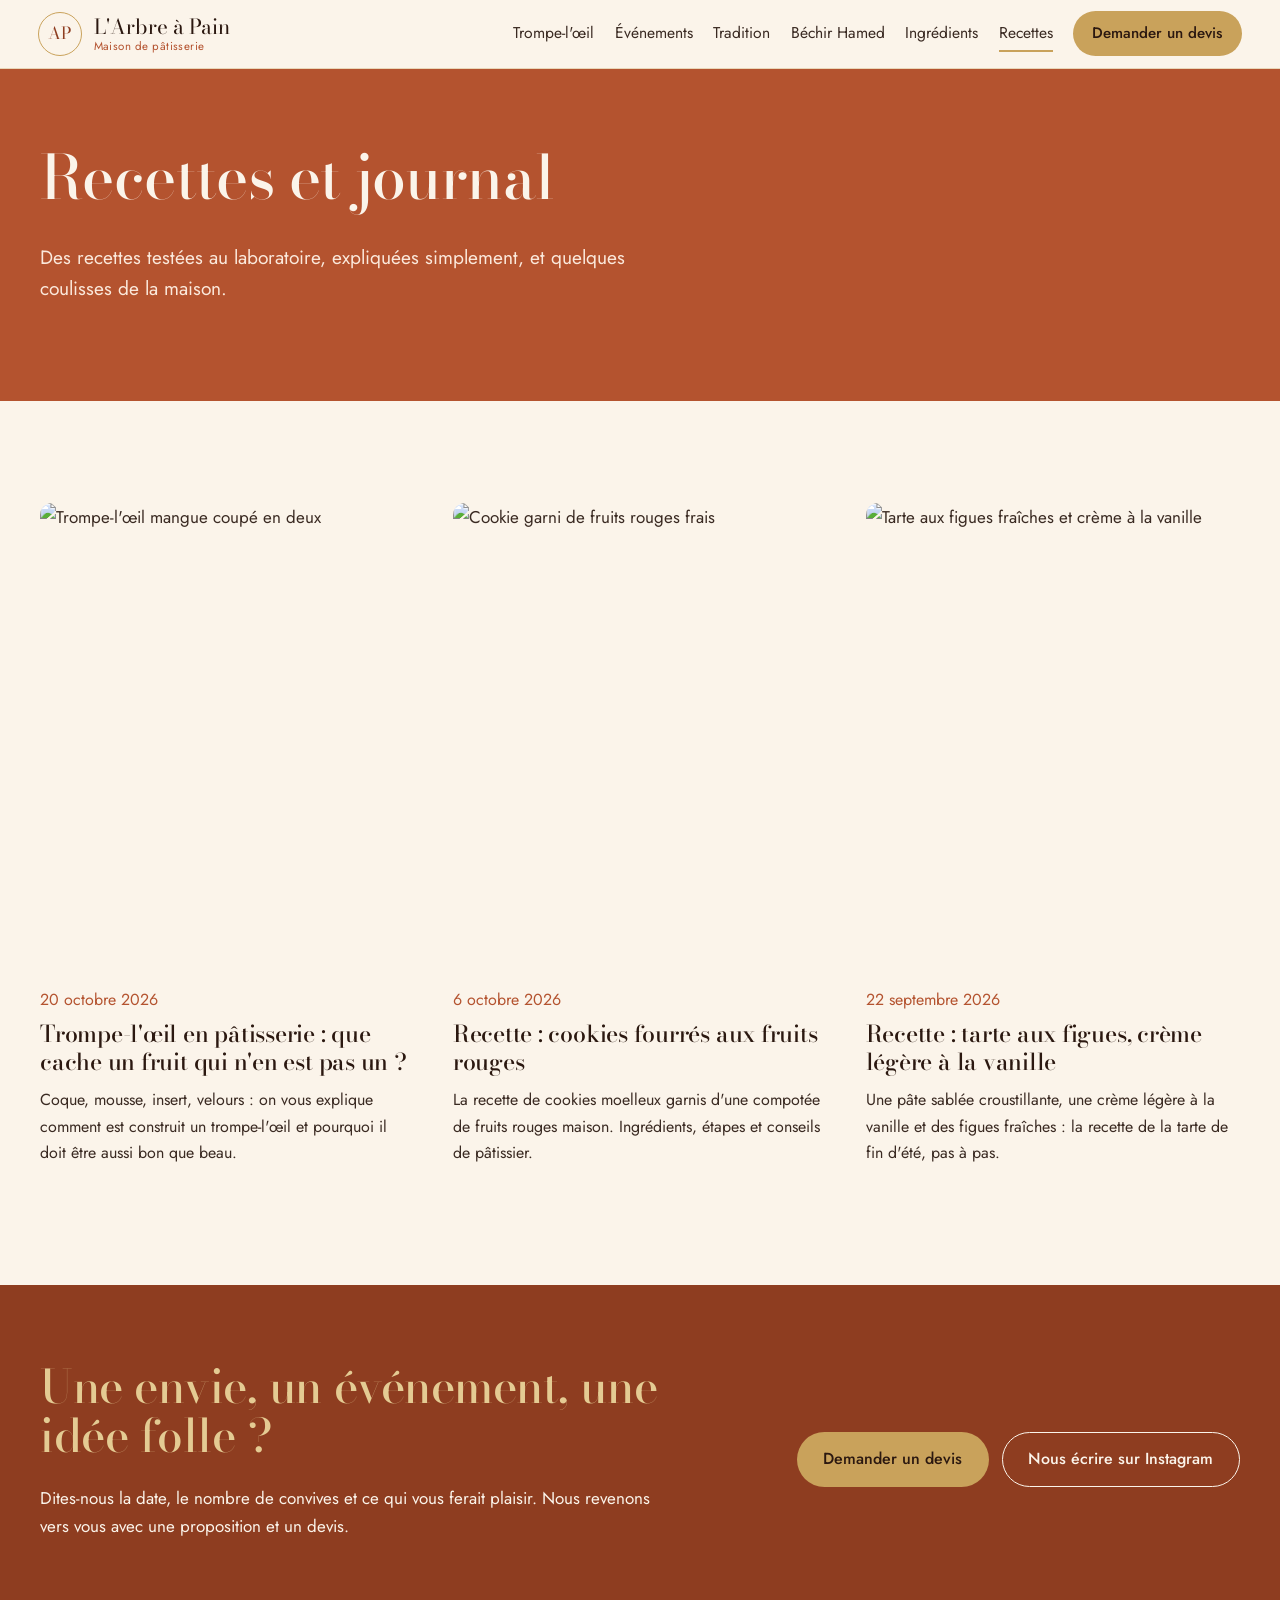
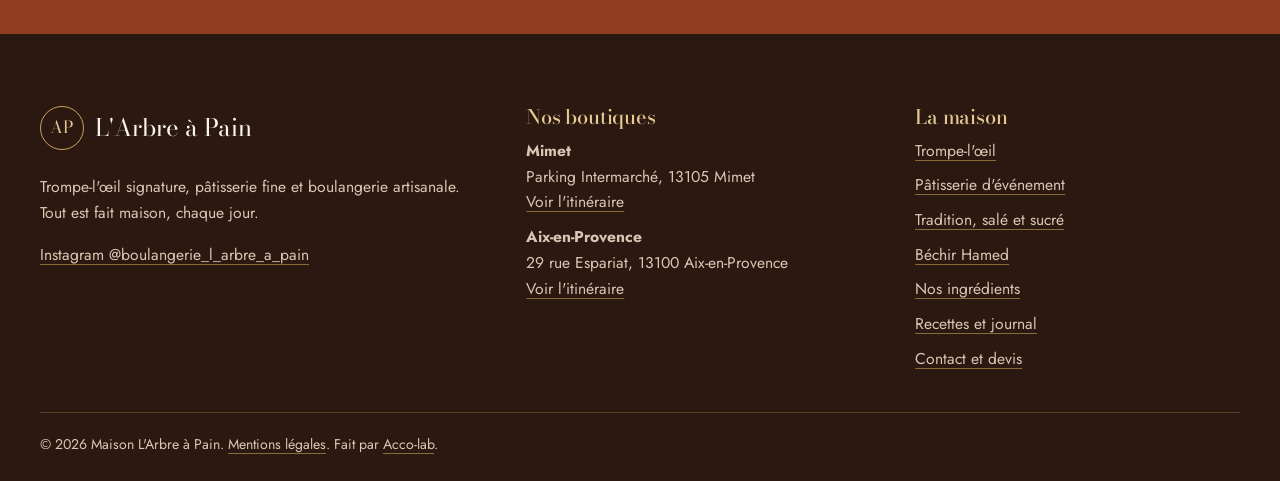
==== journal/index.html @ 3cfabccb "Site vitrine L'Arbre à Pain : 12 pages, SEO, formulaire de devis Co-Authored-By: Claude Fable 5.2 <n" ====
<!doctype html>
<html lang="fr">
<head>
<meta charset="utf-8">
<meta name="viewport" content="width=device-width, initial-scale=1">
<title>Recettes et journal de pâtisserie | L&#x27;Arbre à Pain</title>
<meta name="description" content="Recettes de pâtissier à refaire chez vous, secrets de trompe-l&#x27;œil et coulisses du laboratoire de L&#x27;Arbre à Pain.">
<link rel="canonical" href="https://www.arbreapain.fr/journal/">
<meta property="og:type" content="website">
<meta property="og:locale" content="fr_FR">
<meta property="og:site_name" content="Maison L'Arbre à Pain">
<meta property="og:title" content="Recettes et journal de pâtisserie | L&#x27;Arbre à Pain">
<meta property="og:description" content="Recettes de pâtissier à refaire chez vous, secrets de trompe-l&#x27;œil et coulisses du laboratoire de L&#x27;Arbre à Pain.">
<meta property="og:image" content="https://www.arbreapain.fr/images/trompe-planche.jpg">
<meta name="theme-color" content="#B4532F">
<link rel="icon" href="../assets/favicon.svg" type="image/svg+xml">
<link rel="preconnect" href="https://fonts.googleapis.com">
<link rel="preconnect" href="https://fonts.gstatic.com" crossorigin>
<link href="https://fonts.googleapis.com/css2?family=Bodoni+Moda:ital,opsz,wght@0,6..96,400..700;1,6..96,400..600&family=Jost:wght@300..600&display=swap" rel="stylesheet">
<link rel="stylesheet" href="../assets/style.css">
<script type="application/ld+json">{"@context": "https://schema.org", "@type": "Bakery", "name": "Maison L'Arbre à Pain", "url": "https://www.arbreapain.fr", "image": "https://www.arbreapain.fr/images/trompe-planche.jpg", "description": "Pâtisserie fine, trompe-l'œil signature et boulangerie artisanale à Mimet et Aix-en-Provence.", "servesCuisine": "Pâtisserie française", "priceRange": "€€", "sameAs": ["https://www.instagram.com/boulangerie_l_arbre_a_pain/"], "address": [{"@type": "PostalAddress", "streetAddress": "Parking Intermarché", "postalCode": "13105", "addressLocality": "Mimet", "addressCountry": "FR"}, {"@type": "PostalAddress", "streetAddress": "29 rue Espariat", "postalCode": "13100", "addressLocality": "Aix-en-Provence", "addressCountry": "FR"}]}</script>
</head>
<body class="">
<a class="skip" href="#contenu">Aller au contenu</a>
<header class="top">
  <a class="brand" href="../index.html" aria-label="L'Arbre à Pain, accueil">
    <span class="mono" aria-hidden="true">AP</span>
    <span class="brand-name">L'Arbre à Pain<small>Maison de pâtisserie</small></span>
  </a>
  <button class="burger" aria-expanded="false" aria-controls="menu" aria-label="Ouvrir le menu"><span></span><span></span></button>
  <nav id="menu" class="menu" aria-label="Navigation principale">
    <a href="../trompe-l-oeil.html">Trompe-l'œil</a><a href="../patisserie-evenement.html">Événements</a><a href="../boulangerie-tradition.html">Tradition</a><a href="../bechir-hamed.html">Béchir Hamed</a><a href="../ingredients.html">Ingrédients</a><a href="../journal/" aria-current="page">Recettes</a>
    <a class="btn btn-gold" href="../contact.html">Demander un devis</a>
  </nav>
</header>
<main id="contenu">
<section class="phero phero-slim"><div class="wrap"><h1>Recettes et journal</h1><p class="lead">Des recettes testées au laboratoire, expliquées simplement, et quelques coulisses de la maison.</p></div></section>
<section class="sec"><div class="wrap"><div class="posts"><a class="post" href="trompe-l-oeil-patisserie-comment-ca-marche.html"><img src="../images/trompe-mangue-coupee.jpg" alt="Trompe-l&#x27;œil mangue coupé en deux" loading="lazy" decoding="async"><p class="date">20 octobre 2026</p><h2>Trompe-l'œil en pâtisserie : que cache un fruit qui n'en est pas un ?</h2><p>Coque, mousse, insert, velours : on vous explique comment est construit un trompe-l'œil et pourquoi il doit être aussi bon que beau.</p></a><a class="post" href="recette-cookies-fourres-fruits-rouges.html"><img src="../images/cookie-fruits-rouges.jpg" alt="Cookie garni de fruits rouges frais" loading="lazy" decoding="async"><p class="date">6 octobre 2026</p><h2>Recette : cookies fourrés aux fruits rouges</h2><p>La recette de cookies moelleux garnis d'une compotée de fruits rouges maison. Ingrédients, étapes et conseils de pâtissier.</p></a><a class="post" href="recette-tarte-figues-creme-vanille.html"><img src="../images/tarte-figue.jpg" alt="Tarte aux figues fraîches et crème à la vanille" loading="lazy" decoding="async"><p class="date">22 septembre 2026</p><h2>Recette : tarte aux figues, crème légère à la vanille</h2><p>Une pâte sablée croustillante, une crème légère à la vanille et des figues fraîches : la recette de la tarte de fin d'été, pas à pas.</p></a></div></div></section>
<section class="cta">
  <div class="wrap cta-in">
    <div><h2>Une envie, un événement, une idée folle ?</h2><p>Dites-nous la date, le nombre de convives et ce qui vous ferait plaisir. Nous revenons vers vous avec une proposition et un devis.</p></div>
    <div class="cta-actions"><a class="btn btn-gold" href="../contact.html">Demander un devis</a><a class="btn btn-line" href="https://www.instagram.com/boulangerie_l_arbre_a_pain/" target="_blank" rel="noopener">Nous écrire sur Instagram</a></div>
  </div>
</section>
</main>
<footer class="foot">
  <div class="foot-grid">
    <div>
      <p class="foot-brand"><span class="mono" aria-hidden="true">AP</span> L'Arbre à Pain</p>
      <p>Trompe-l'œil signature, pâtisserie fine et boulangerie artisanale. Tout est fait maison, chaque jour.</p>
      <p><a href="https://www.instagram.com/boulangerie_l_arbre_a_pain/" target="_blank" rel="noopener">Instagram @boulangerie_l_arbre_a_pain</a></p>
    </div>
    <div>
      <h2>Nos boutiques</h2>
      <ul class="plain"><li><strong>Mimet</strong><br>Parking Intermarché, 13105 Mimet<br><a href="https://www.google.com/maps/search/?api=1&query=L%27Arbre+%C3%A0+Pain+Mimet" target="_blank" rel="noopener">Voir l'itinéraire</a></li><li><strong>Aix-en-Provence</strong><br>29 rue Espariat, 13100 Aix-en-Provence<br><a href="https://www.google.com/maps/search/?api=1&query=L%27Arbre+%C3%A0+Pain+29+rue+Espariat+Aix-en-Provence" target="_blank" rel="noopener">Voir l'itinéraire</a></li></ul>
    </div>
    <div>
      <h2>La maison</h2>
      <ul class="plain">
        <li><a href="../trompe-l-oeil.html">Trompe-l'œil</a></li>
        <li><a href="../patisserie-evenement.html">Pâtisserie d'événement</a></li>
        <li><a href="../boulangerie-tradition.html">Tradition, salé et sucré</a></li>
        <li><a href="../bechir-hamed.html">Béchir Hamed</a></li>
        <li><a href="../ingredients.html">Nos ingrédients</a></li>
        <li><a href="../journal/">Recettes et journal</a></li>
        <li><a href="../contact.html">Contact et devis</a></li>
        
      </ul>
    </div>
  </div>
  <p class="foot-legal">© 2026 Maison L'Arbre à Pain. <a href="../mentions-legales.html">Mentions légales</a>. Fait par <a href="https://acco-lab.fr" target="_blank" rel="noopener">Acco-lab</a>.</p>
</footer>
<div class="lightbox" hidden><button class="lb-close" aria-label="Fermer la photo">Fermer</button><img alt=""></div>
<script src="../assets/site.js" defer></script>
</body>
</html>
---- assets/style.css ----
/* L'Arbre à Pain : terracotta + or, arches inspirées des niches de la boutique d'Aix */
:root{
  --terra:#B4532F; --terra-deep:#8E3D20; --cocoa:#2B1810; --cream:#FBF4EA; --sand:#F1E3D0;
  --gold:#C9A25B; --gold-soft:#E4CB93; --ink:#3A2A22;
  --display:"Bodoni Moda","Didot","Times New Roman",serif;
  --body:"Jost","Helvetica Neue",Arial,sans-serif;
  --wrap:1200px;
}
*{box-sizing:border-box}
html{scroll-behavior:smooth}
body{margin:0;background:var(--cream);color:var(--ink);font-family:var(--body);font-size:1.0625rem;line-height:1.65;font-weight:400;-webkit-font-smoothing:antialiased}
img{display:block;max-width:100%}
a{color:inherit}
h1,h2,h3{font-family:var(--display);font-weight:500;line-height:1.08;color:var(--cocoa);margin:0 0 .5em;letter-spacing:-.01em}
h1{font-size:clamp(2.5rem,6vw,4.75rem)}
h2{font-size:clamp(1.9rem,3.6vw,3rem)}
h3{font-size:1.45rem;line-height:1.2}
p{margin:0 0 1em;max-width:62ch}
.wrap{width:min(var(--wrap),100% - 40px);margin-inline:auto}
.narrow{max-width:760px}
.center{text-align:center}.center p{margin-inline:auto}
.skip{position:absolute;left:-999px;top:0;background:var(--cocoa);color:#fff;padding:.6em 1em;z-index:100}
.skip:focus{left:8px;top:8px}
:focus-visible{outline:2px solid var(--gold);outline-offset:3px}

/* Boutons */
.btn{display:inline-block;font-family:var(--body);font-weight:500;font-size:1rem;text-decoration:none;padding:.85em 1.6em;border-radius:999px;border:1px solid transparent;cursor:pointer;transition:background .2s,color .2s,border-color .2s}
.btn-gold{background:var(--gold);color:var(--cocoa)}
.btn-gold:hover{background:var(--gold-soft)}
.btn-line{border-color:currentColor;color:var(--cream)}
.btn-line:hover{background:var(--cream);color:var(--terra-deep);border-color:var(--cream)}
.btn-line.dark{color:var(--terra-deep)}
.btn-line.dark:hover{background:var(--terra-deep);color:var(--cream);border-color:var(--terra-deep)}
.link{color:var(--terra-deep);font-weight:500;text-underline-offset:5px;text-decoration-color:var(--gold);text-decoration-thickness:2px}
.link:hover{color:var(--terra)}

/* En-tête */
.top{position:sticky;top:0;z-index:50;display:flex;align-items:center;justify-content:space-between;gap:1rem;padding:.7rem clamp(16px,3vw,40px);background:rgba(251,244,234,.94);backdrop-filter:blur(8px);border-bottom:1px solid rgba(201,162,91,.35)}
.brand{display:flex;align-items:center;gap:.7rem;text-decoration:none;color:var(--cocoa)}
.mono{display:inline-grid;place-items:center;width:44px;height:44px;border-radius:50%;border:1px solid var(--gold);font-family:var(--display);font-size:1.05rem;letter-spacing:.02em;color:var(--terra-deep);flex:none}
.brand-name{font-family:var(--display);font-size:1.3rem;line-height:1.05}
.brand-name small{display:block;font-family:var(--body);font-size:.72rem;color:var(--terra);letter-spacing:.04em;margin-top:2px}
.menu{display:flex;align-items:center;gap:clamp(.8rem,1.6vw,1.6rem)}
.menu a:not(.btn){text-decoration:none;font-size:.98rem;padding:.3em 0;border-bottom:2px solid transparent}
.menu a:not(.btn):hover,.menu a[aria-current]{border-color:var(--gold)}
.menu .btn{padding:.6em 1.2em;font-size:.95rem}
.burger{display:none;background:none;border:0;width:44px;height:44px;cursor:pointer;padding:10px}
.burger span{display:block;height:2px;background:var(--cocoa);margin:7px 0;transition:transform .2s}
.burger[aria-expanded=true] span:first-child{transform:translateY(4.5px) rotate(45deg)}
.burger[aria-expanded=true] span:last-child{transform:translateY(-4.5px) rotate(-45deg)}

/* Arches */
.arch{margin:0;overflow:hidden;border-radius:999px 999px 14px 14px;aspect-ratio:3/4.3;background:var(--sand);box-shadow:0 0 0 1px rgba(201,162,91,.55),0 0 0 7px transparent}
.arch img{width:100%;height:100%;object-fit:cover;transition:transform .6s ease}
a:hover .arch img,.arch:hover img{transform:scale(1.05)}
.arch-lg{max-width:440px;width:100%}

/* Hero accueil */
.hero{background:var(--terra);color:var(--cream);overflow:hidden;position:relative}
.hero::after{content:"";position:absolute;inset:auto 0 0 0;height:90px;background:var(--cream);border-radius:50% 50% 0 0/100% 100% 0 0}
.hero-in{display:grid;grid-template-columns:1fr 1.05fr;gap:clamp(2rem,5vw,5rem);align-items:center;padding-block:clamp(3rem,7vw,6rem) clamp(7rem,12vw,11rem);position:relative;z-index:1}
.hero h1{color:var(--cream);font-size:clamp(2.7rem,6.2vw,5.4rem)}
.hero .lead{font-size:1.2rem;color:#FBE9DC;max-width:46ch}
.hero-actions{display:flex;flex-wrap:wrap;gap:.8rem;margin-top:1.8rem}
.hero-arches{display:grid;grid-template-columns:repeat(3,1fr);gap:clamp(.6rem,1.4vw,1.2rem);align-items:end;position:relative}
.hero-arches .arch{box-shadow:0 0 0 1px var(--gold-soft),0 30px 60px -20px rgba(43,24,16,.55)}
.hero-arches .a1{transform:translateY(34px)}
.hero-arches .a2{aspect-ratio:3/5}
.hero-arches .a3{transform:translateY(70px)}
.seal{position:absolute;left:-56px;bottom:-78px;width:150px;height:150px;color:var(--gold-soft);background:var(--terra-deep);border-radius:50%;animation:spin 40s linear infinite}
.seal-ring{font-family:var(--body);font-size:11.5px;letter-spacing:2.2px;fill:currentColor;text-transform:none}
.seal-num{font-family:var(--display);font-size:46px;fill:currentColor}
.seal-sub{font-family:var(--body);font-size:11px;fill:currentColor;letter-spacing:.5px}
.seal text:not(.seal-ring){animation:spin 40s linear infinite reverse;transform-origin:100px 100px}
@keyframes spin{to{transform:rotate(360deg)}}
@keyframes rise{from{opacity:0;translate:0 60px}to{opacity:1;translate:0 0}}
.hero-arches .arch{animation:rise .9s cubic-bezier(.2,.7,.2,1) both}
.hero-arches .a2{animation-delay:.12s}.hero-arches .a3{animation-delay:.24s}
.hero-txt{animation:rise .8s ease both}

/* Sections */
.sec{padding-block:clamp(3.5rem,8vw,7rem)}
.sec-tint{background:var(--sand)}
.sec-head{margin-bottom:clamp(1.8rem,4vw,3rem);max-width:720px}
.sec-head p{font-size:1.1rem}
.split{display:grid;grid-template-columns:1fr 1fr;gap:clamp(2rem,6vw,5.5rem);align-items:center}
.split.top{align-items:start}
.duo{display:grid;grid-template-columns:1fr 1fr;gap:1rem}
.duo .down{margin-top:3.5rem}

.trio{display:grid;grid-template-columns:repeat(3,1fr);gap:clamp(1.2rem,3vw,2.6rem)}
.trio-card{text-decoration:none;display:block}
.trio-card h3{margin-top:1.1rem;font-size:1.7rem}
.trio-card:nth-child(2){margin-top:3rem}
.more{color:var(--terra-deep);font-weight:500;border-bottom:2px solid var(--gold);padding-bottom:2px}

.ribbon-sec{padding-bottom:clamp(3.5rem,8vw,6rem)}
.ribbon{display:flex;gap:14px;overflow-x:auto;scroll-snap-type:x mandatory;padding:8px max(20px,calc((100vw - var(--wrap))/2)) 22px;scrollbar-color:var(--gold) transparent}
.ribbon .shot{flex:0 0 clamp(210px,24vw,300px);aspect-ratio:3/4;scroll-snap-align:start}
.shot{border:0;padding:0;background:var(--sand);cursor:zoom-in;overflow:hidden;border-radius:12px;display:block}
.shot img{width:100%;height:100%;object-fit:cover;transition:transform .5s ease}
.shot:hover img{transform:scale(1.06)}

.chef{background:var(--cocoa);color:#EBDCCB;padding-block:clamp(3.5rem,8vw,7rem)}
.chef h2{color:var(--gold-soft)}
.chef-in{display:grid;grid-template-columns:minmax(0,420px) 1fr;gap:clamp(2rem,6vw,5.5rem);align-items:center}
.chef p{font-size:1.12rem}
.chef .btn{margin-top:.6rem}

.posts{display:grid;grid-template-columns:repeat(3,1fr);gap:clamp(1.2rem,3vw,2.4rem)}
.post{text-decoration:none;display:block}
.post img{width:100%;aspect-ratio:4/5;object-fit:cover;border-radius:12px;margin-bottom:1rem;transition:transform .5s ease}
.post:hover img{transform:scale(1.02)}
.post h2,.post h3{font-size:1.45rem;line-height:1.2}
.post p{font-size:1rem}
.date{font-size:.92rem;color:var(--terra);margin-bottom:.4em}

.shops{list-style:none;padding:0;margin:1.5rem 0 0;display:grid;gap:1.6rem}
.shops li{border-left:2px solid var(--gold);padding-left:1.2rem}
.shops h3{margin-bottom:.2em}
.shops p{margin-bottom:.3em}

.cols3{display:grid;grid-template-columns:repeat(3,1fr);gap:clamp(1.5rem,4vw,3.5rem)}
.cols3>div{border-top:1px solid var(--gold);padding-top:1.3rem}

.gallery{columns:4 220px;column-gap:14px}
.gallery .shot{width:100%;margin:0 0 14px;break-inside:avoid}
.gallery .shot:nth-child(3n+1){aspect-ratio:3/4}
.gallery .shot:nth-child(3n+2){aspect-ratio:1}
.gallery .shot:nth-child(3n){aspect-ratio:4/5}

.rows{display:grid;gap:clamp(3rem,7vw,6rem)}
.row{display:grid;grid-template-columns:minmax(0,360px) 1fr;gap:clamp(2rem,6vw,5rem);align-items:center}
.row.rev{grid-template-columns:1fr minmax(0,360px)}
.row.rev .arch{order:2}

.steps{list-style:none;counter-reset:s;padding:0;margin:0;display:grid;grid-template-columns:repeat(4,1fr);gap:clamp(1.2rem,3vw,2.4rem)}
.steps li{counter-increment:s;border-top:1px solid var(--gold);padding-top:1rem}
.steps li::before{content:counter(s);font-family:var(--display);font-size:2.6rem;color:var(--terra);line-height:1;display:block;margin-bottom:.4rem}
.note{margin-top:2.2rem;font-style:italic;color:var(--terra-deep)}

/* Hero de page */
.phero{background:var(--terra);color:var(--cream);padding-block:clamp(3rem,6vw,5rem)}
.phero h1{color:var(--cream)}
.phero .lead{font-size:1.2rem;color:#FBE9DC;max-width:50ch}
.phero-in{display:grid;grid-template-columns:1.2fr minmax(0,400px);gap:clamp(2rem,6vw,5rem);align-items:center}
.phero .arch{box-shadow:0 0 0 1px var(--gold-soft),0 30px 60px -20px rgba(43,24,16,.55);margin-bottom:-8rem;position:relative;z-index:2}
.phero:not(.phero-slim)+.sec{padding-top:clamp(8rem,12vw,11rem)}
.phero-slim h1{font-size:clamp(2.2rem,5vw,3.8rem)}
.kicker a{color:var(--gold-soft)}
.phero .date{color:var(--gold-soft)}

/* CTA */
.cta{background:var(--terra-deep);color:var(--cream);padding-block:clamp(3rem,6vw,5rem)}
.cta h2{color:var(--gold-soft)}
.cta-in{display:flex;flex-wrap:wrap;gap:2rem;align-items:center;justify-content:space-between}
.cta-in>div:first-child{max-width:640px}
.cta-actions{display:flex;flex-wrap:wrap;gap:.8rem}

/* Article */
.article-img{margin:clamp(2rem,5vw,3.5rem) 0}
.article-img img{width:100%;max-height:560px;object-fit:cover;border-radius:999px 999px 14px 14px}
.prose h2{font-size:1.8rem;margin-top:1.8em}
.prose li{margin-bottom:.6em}
.prose{font-size:1.1rem;margin-bottom:2.5rem}
blockquote{margin:2.2rem 0;padding:0 0 0 1.4rem;border-left:2px solid var(--gold);font-family:var(--display);font-style:italic;font-size:clamp(1.5rem,3vw,2.1rem);line-height:1.25;color:var(--terra-deep)}

/* Formulaire */
.form{display:grid;gap:1.1rem}
.f2{display:grid;grid-template-columns:1fr 1fr;gap:1.1rem}
.form label{display:grid;gap:.35rem;font-weight:500;font-size:.98rem}
.form input,.form select,.form textarea{font:inherit;font-weight:400;padding:.8em .9em;border:1px solid #D9C3A8;border-radius:10px;background:#fff;color:var(--ink);width:100%}
.form input:focus,.form select:focus,.form textarea:focus{outline:2px solid var(--gold);border-color:var(--gold)}
.form .btn{justify-self:start}
.form-out{font-weight:500;color:var(--terra-deep);margin:0}
.form-out a{color:inherit}
.aside{background:var(--sand);padding:clamp(1.5rem,3vw,2.5rem);border-radius:16px}

/* Pied */
.foot{background:var(--cocoa);color:#D9C7B5;padding:clamp(3rem,6vw,4.5rem) 0 1.5rem;font-size:.98rem}
.foot-grid{width:min(var(--wrap),100% - 40px);margin-inline:auto;display:grid;grid-template-columns:1.3fr 1fr 1fr;gap:clamp(2rem,5vw,4rem)}
.foot h2{font-size:1.25rem;color:var(--gold-soft)}
.foot-brand{font-family:var(--display);font-size:1.5rem;color:var(--cream);display:flex;align-items:center;gap:.7rem}
.foot .mono{color:var(--gold-soft)}
.plain{list-style:none;padding:0;margin:0;display:grid;gap:.55rem}
.foot a{text-decoration-color:rgba(201,162,91,.6);text-underline-offset:4px}
.foot a:hover{color:var(--gold-soft)}
.foot-legal{width:min(var(--wrap),100% - 40px);margin:2.5rem auto 0;padding-top:1.3rem;border-top:1px solid rgba(201,162,91,.3);font-size:.88rem;max-width:none}

/* Visionneuse */
.lightbox{position:fixed;inset:0;z-index:200;background:rgba(43,24,16,.93);display:grid;place-items:center;padding:20px}
.lightbox[hidden]{display:none}
.lightbox img{max-width:min(92vw,900px);max-height:86vh;border-radius:10px}
.lb-close{position:absolute;top:16px;right:16px;background:var(--gold);color:var(--cocoa);border:0;border-radius:999px;padding:.6em 1.2em;font:500 1rem var(--body);cursor:pointer}

/* Responsive */
@media (max-width:1060px){
  .burger{display:block}
  .menu{position:absolute;top:100%;left:0;right:0;flex-direction:column;align-items:stretch;gap:0;background:var(--cream);padding:.5rem 20px 1.4rem;border-bottom:1px solid var(--gold);display:none}
  .menu.open{display:flex}
  .menu a:not(.btn){padding:.85em 0;border-bottom:1px solid #EAD9C2;font-size:1.1rem}
  .menu .btn{margin-top:1rem;text-align:center}
}
@media (max-width:860px){
  body{font-size:1rem}
  .hero-in,.split,.chef-in,.phero-in,.row,.row.rev{grid-template-columns:1fr}
  .row.rev .arch{order:0}
  .row .arch,.chef .arch{max-width:320px}
  .hero-in{padding-bottom:9rem}
  .seal{left:auto;right:6px;bottom:-96px;width:118px;height:118px}
  .trio,.posts,.cols3{grid-template-columns:1fr}
  .trio-card:nth-child(2){margin-top:0}
  .trio-card .arch{aspect-ratio:4/4.4}
  .steps{grid-template-columns:1fr 1fr}
  .phero .arch{margin-bottom:-6rem;max-width:300px;justify-self:center}
  .phero:not(.phero-slim)+.sec{padding-top:8rem}
  .foot-grid{grid-template-columns:1fr}
  .f2{grid-template-columns:1fr}
  .brand-name small{display:none}
}
@media (prefers-reduced-motion:reduce){
  *{animation:none!important;transition:none!important}
  html{scroll-behavior:auto}
}
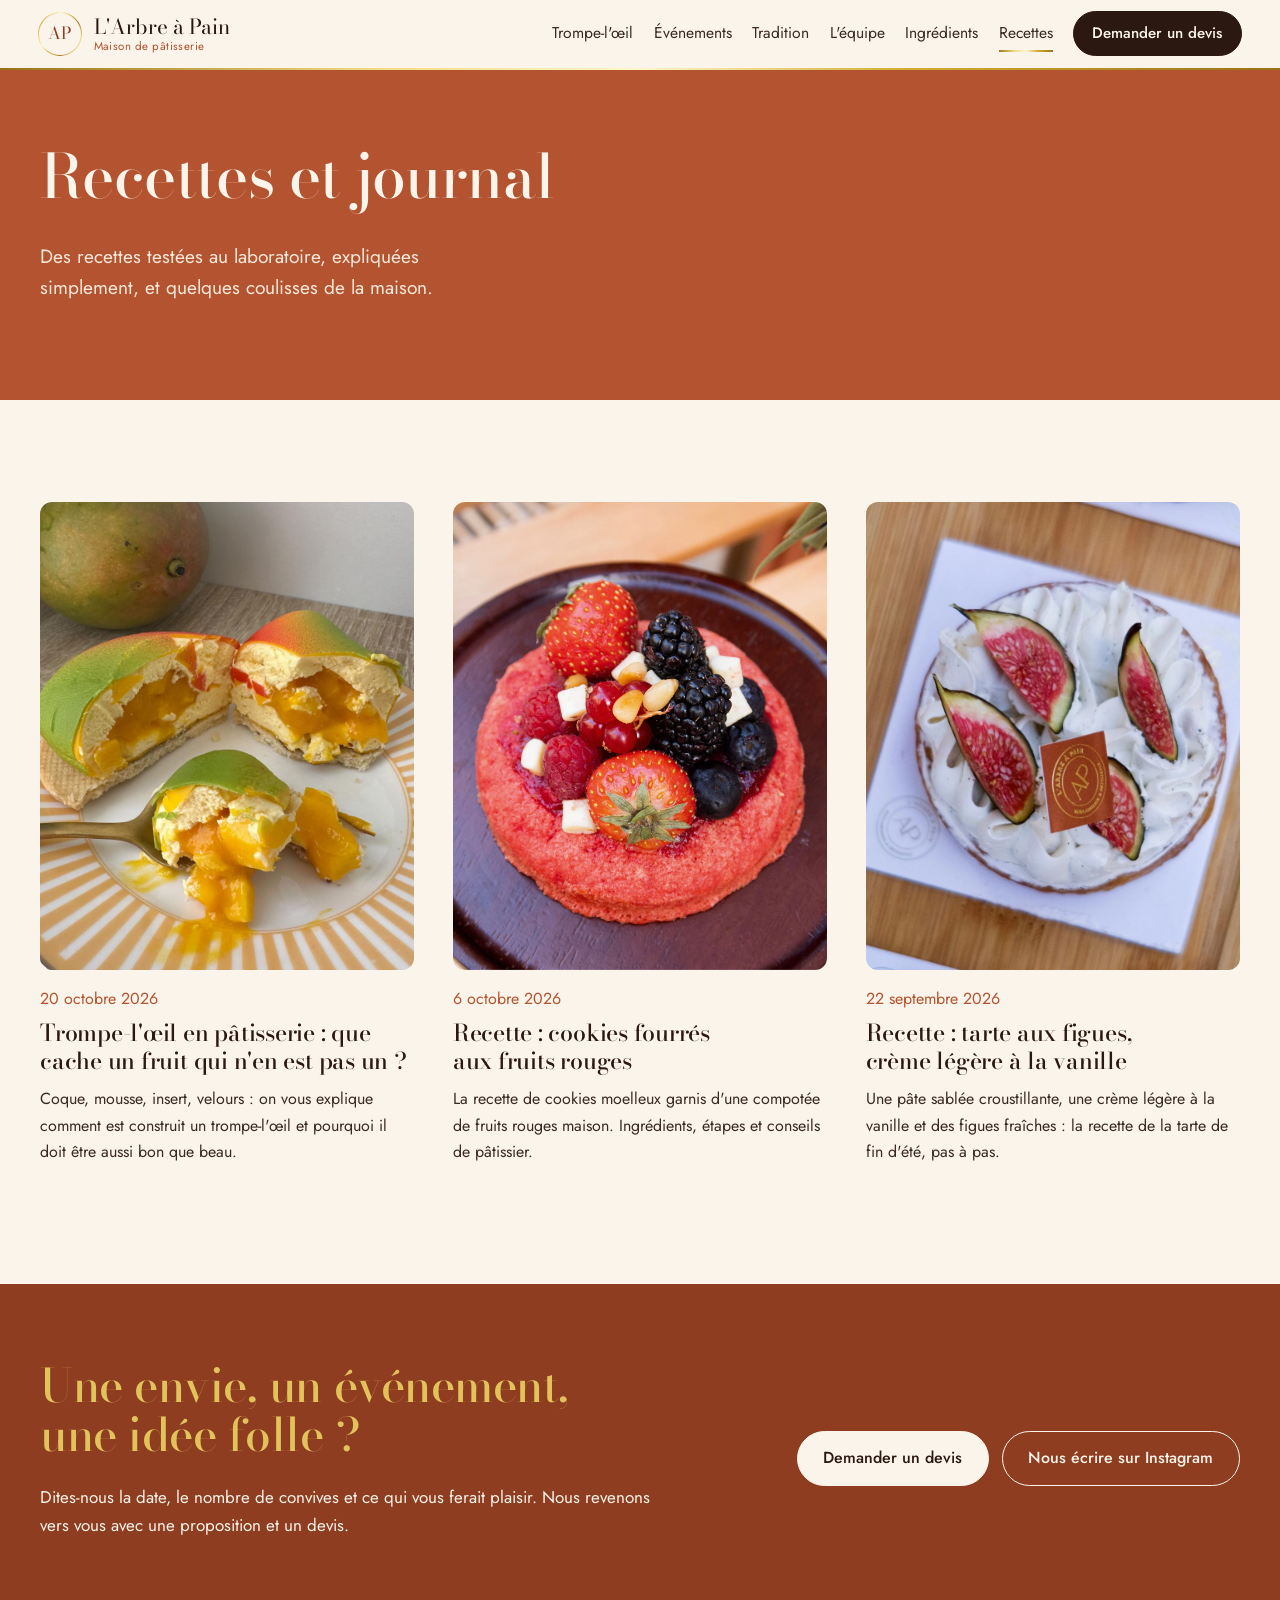
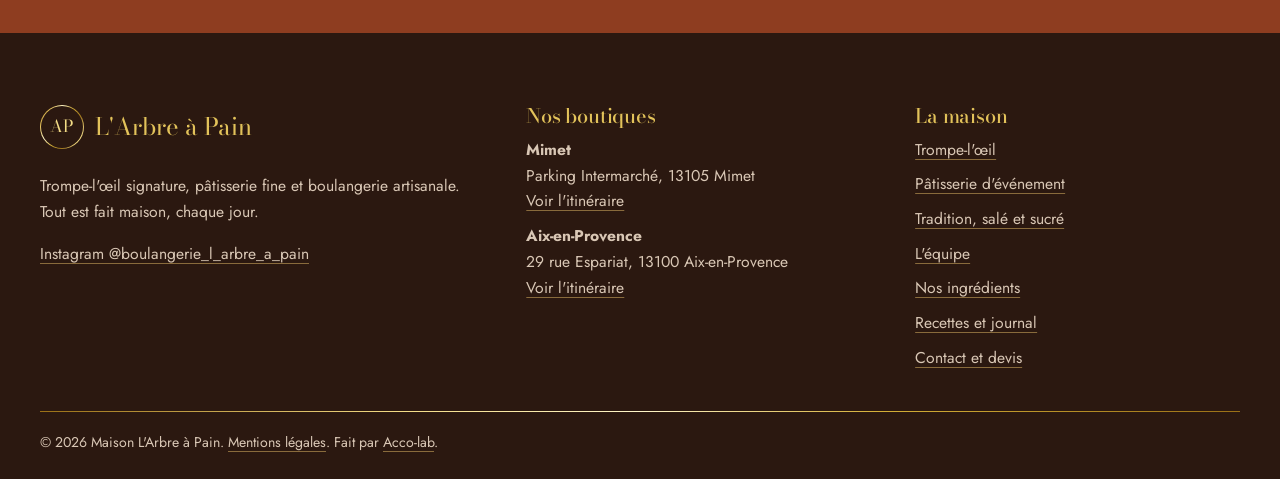
==== commit 1a19d6e0: "Page équipe, en-têtes photo plein écran, collection en arc - Trompe-l'œil : collection en arc à fair" ====
--- a/journal/index.html
+++ b/journal/index.html
@@ -29,7 +29,7 @@
   </a>
   <button class="burger" aria-expanded="false" aria-controls="menu" aria-label="Ouvrir le menu"><span></span><span></span></button>
   <nav id="menu" class="menu" aria-label="Navigation principale">
-    <a href="../trompe-l-oeil.html">Trompe-l'œil</a><a href="../patisserie-evenement.html">Événements</a><a href="../boulangerie-tradition.html">Tradition</a><a href="../bechir-hamed.html">Béchir Hamed</a><a href="../ingredients.html">Ingrédients</a><a href="../journal/" aria-current="page">Recettes</a>
+    <a href="../trompe-l-oeil.html">Trompe-l'œil</a><a href="../patisserie-evenement.html">Événements</a><a href="../boulangerie-tradition.html">Tradition</a><a href="../equipe.html">L'équipe</a><a href="../ingredients.html">Ingrédients</a><a href="../journal/" aria-current="page">Recettes</a>
     <a class="btn btn-gold" href="../contact.html">Demander un devis</a>
   </nav>
 </header>
@@ -60,7 +60,7 @@
         <li><a href="../trompe-l-oeil.html">Trompe-l'œil</a></li>
         <li><a href="../patisserie-evenement.html">Pâtisserie d'événement</a></li>
         <li><a href="../boulangerie-tradition.html">Tradition, salé et sucré</a></li>
-        <li><a href="../bechir-hamed.html">Béchir Hamed</a></li>
+        <li><a href="../equipe.html">L'équipe</a></li>
         <li><a href="../ingredients.html">Nos ingrédients</a></li>
         <li><a href="../journal/">Recettes et journal</a></li>
         <li><a href="../contact.html">Contact et devis</a></li>
--- a/assets/style.css
+++ b/assets/style.css
@@ -1,7 +1,7 @@
 /* L'Arbre à Pain : terracotta + or, arches inspirées des niches de la boutique d'Aix */
 :root{
   --terra:#B4532F; --terra-deep:#8E3D20; --cocoa:#2B1810; --cream:#FBF4EA; --sand:#F1E3D0;
-  --gold:#C9A25B; --gold-soft:#E4CB93; --ink:#3A2A22;
+  --gold:#D4AF37; --gold-soft:#F3DC86; --ink:#3A2A22;
   --display:"Bodoni Moda","Didot","Times New Roman",serif;
   --body:"Jost","Helvetica Neue",Arial,sans-serif;
   --wrap:1200px;
@@ -58,7 +58,7 @@
 /* Hero accueil */
 .hero{background:var(--terra);color:var(--cream);overflow:hidden;position:relative}
 .hero::after{content:"";position:absolute;inset:auto 0 0 0;height:90px;background:var(--cream);border-radius:50% 50% 0 0/100% 100% 0 0}
-.hero-in{display:grid;grid-template-columns:1fr 1.05fr;gap:clamp(2rem,5vw,5rem);align-items:center;padding-block:clamp(3rem,7vw,6rem) clamp(7rem,12vw,11rem);position:relative;z-index:1}
+.hero-in{width:min(1380px,100% - clamp(40px,8vw,120px));display:grid;grid-template-columns:.8fr 1.2fr;gap:clamp(2rem,5vw,5rem);align-items:center;padding-block:clamp(3rem,7vw,6rem) clamp(7rem,12vw,11rem);position:relative;z-index:1}
 .hero h1{color:var(--cream);font-size:clamp(2.7rem,6.2vw,5.4rem)}
 .hero .lead{font-size:1.2rem;color:#FBE9DC;max-width:46ch}
 .hero-actions{display:flex;flex-wrap:wrap;gap:.8rem;margin-top:1.8rem}
@@ -68,7 +68,7 @@
 .hero-arches .a2{aspect-ratio:3/5}
 .hero-arches .a3{transform:translateY(70px)}
 .seal{position:absolute;left:-56px;bottom:-78px;width:150px;height:150px;color:var(--gold-soft);background:var(--terra-deep);border-radius:50%;animation:spin 40s linear infinite}
-.seal-ring{font-family:var(--body);font-size:11.5px;letter-spacing:2.2px;fill:currentColor;text-transform:none}
+.seal-ring{font-family:var(--body);font-size:11px;fill:currentColor;text-transform:none}
 .seal-num{font-family:var(--display);font-size:46px;fill:currentColor}
 .seal-sub{font-family:var(--body);font-size:11px;fill:currentColor;letter-spacing:.5px}
 .seal text:not(.seal-ring){animation:spin 40s linear infinite reverse;transform-origin:100px 100px}
@@ -94,8 +94,8 @@
 .trio-card:nth-child(2){margin-top:3rem}
 .more{color:var(--terra-deep);font-weight:500;border-bottom:2px solid var(--gold);padding-bottom:2px}
 
-.ribbon-sec{padding-bottom:clamp(3.5rem,8vw,6rem)}
-.ribbon{display:flex;gap:14px;overflow-x:auto;scroll-snap-type:x mandatory;padding:8px max(20px,calc((100vw - var(--wrap))/2)) 22px;scrollbar-color:var(--gold) transparent}
+.ribbon-sec{padding-bottom:clamp(2rem,4vw,3rem)}
+.ribbon{display:flex;gap:14px;overflow-x:auto;scroll-snap-type:x mandatory;padding:8px 0 22px max(20px,calc((100vw - var(--wrap))/2));scroll-padding-left:max(20px,calc((100vw - var(--wrap))/2));scrollbar-color:var(--gold) transparent}
 .ribbon .shot{flex:0 0 clamp(210px,24vw,300px);aspect-ratio:3/4;scroll-snap-align:start}
 .shot{border:0;padding:0;background:var(--sand);cursor:zoom-in;overflow:hidden;border-radius:12px;display:block}
 .shot img{width:100%;height:100%;object-fit:cover;transition:transform .5s ease}
@@ -222,3 +222,293 @@
   *{animation:none!important;transition:none!important}
   html{scroll-behavior:auto}
 }
+
+/* ---------- Or métallisé ---------- */
+:root{
+  --or:linear-gradient(120deg,#9A7016 0%,#E6C35C 18%,#FFF6C9 34%,#D4AF37 50%,#A47A1E 68%,#F3DC86 86%,#B8892B 100%);
+  --or-line:linear-gradient(90deg,#9A7016,#F3DC86 30%,#FFF6C9 50%,#D4AF37 70%,#9A7016);
+}
+/* Boutons : or uni, sans reflet */
+.btn-gold{background:#D4AF37;color:#2B1810;font-weight:600;border-color:#B8922A;box-shadow:0 8px 22px -12px rgba(43,24,16,.6)}
+.btn-gold:hover{background:#E2C25A}
+/* Titres dorés sur fonds sombres : or uni */
+.chef h2,.cta h2,.foot h2,.foot-brand{color:#E2C25A}
+/* Arches : cadre en or */
+.arch{padding:3px;background:var(--or);box-shadow:0 18px 40px -22px rgba(43,24,16,.5)}
+.arch img{border-radius:999px 999px 11px 11px}
+.hero-arches .arch,.phero .arch{padding:4px;box-shadow:0 30px 60px -20px rgba(43,24,16,.6),0 0 0 1px rgba(255,246,201,.25)}
+.article-img img{border:3px solid transparent;background:var(--or) border-box}
+/* Monogramme, filets et séparateurs */
+.mono{border:0;background:linear-gradient(var(--cream),var(--cream)) padding-box,var(--or) border-box;border:1.5px solid transparent}
+.foot .mono{background:linear-gradient(var(--cocoa),var(--cocoa)) padding-box,var(--or) border-box}
+.top{border-bottom:0}
+.top::after{content:"";position:absolute;left:0;right:0;bottom:-2px;height:2px;background:var(--or-line)}
+.cols3>div,.steps li{border-top:0;position:relative}
+.cols3>div::before,.steps li::after{content:"";position:absolute;top:0;left:0;right:0;height:2px;background:var(--or-line)}
+.shops li,blockquote{border-left:0;position:relative}
+.shops li::before,blockquote::before{content:"";position:absolute;left:0;top:0;bottom:0;width:3px;background:linear-gradient(180deg,#9A7016,#FFF6C9 45%,#D4AF37 60%,#9A7016)}
+.menu a:not(.btn):hover,.menu a[aria-current]{border-image:var(--or-line) 1}
+.more{border-bottom:0;background:var(--or-line) left bottom/100% 2px no-repeat;padding-bottom:4px}
+.foot-legal{border-top:0;background:var(--or-line) top/100% 1px no-repeat}
+.hero::before{content:"";position:absolute;left:0;right:0;bottom:88px;height:0}
+/* Sceau */
+.seal{background:radial-gradient(circle at 35% 30%,#3A2117,#1E100A);box-shadow:0 0 0 3px #1E100A,0 0 0 5px #D4AF37,0 16px 34px -10px rgba(0,0,0,.6)}
+.seal-ring,.seal-num,.seal-sub{fill:url(#or)}
+.lb-close{background:#D4AF37;font-weight:600}
+
+/* ---------- Accueil : haut de page en deux volets ---------- */
+.hero{background:var(--cream);color:var(--ink);display:grid;grid-template-columns:1fr 1fr;min-height:calc(100vh - 70px);position:relative;overflow:visible}
+.hero::after,.hero::before{content:none}
+.hero-txt{display:flex;flex-direction:column;align-items:center;justify-content:center;text-align:center;padding:clamp(2.5rem,5vw,5rem) clamp(20px,3vw,48px) clamp(5rem,8vw,7rem);animation:none}
+.hero h1{font-family:"Anton","Impact","Arial Narrow",sans-serif;font-weight:400;text-transform:uppercase;color:var(--terra-deep);font-size:clamp(3rem,min(6.4vw,11.5vh),7rem);line-height:1.2;letter-spacing:.005em;margin:0 0 .45em}
+.hero .hl{position:relative;display:inline-block;z-index:0}
+.hero .hl::after{content:"";position:absolute;left:-4%;right:-4%;bottom:.02em;height:.2em;background:#E2C25A;z-index:-1;transform:skewX(-24deg) rotate(-1deg)}
+.hero .lead{color:var(--terra-deep);font-size:1.15rem;max-width:30ch;margin:0 auto 1rem}
+.hero-img{position:relative;min-height:420px}
+.hero-img img{position:absolute;inset:0;width:100%;height:100%;object-fit:cover}
+.hero-img .seal{left:auto;right:clamp(14px,2.5vw,36px);top:clamp(14px,2.5vw,36px);bottom:auto;width:clamp(96px,10vw,140px);height:clamp(96px,10vw,140px)}
+.hero-cta{position:absolute;left:50%;bottom:clamp(1.5rem,4vw,3rem);transform:translateX(-50%);padding:1.05em 2.4em;font-size:1.1rem;white-space:nowrap;z-index:3;box-shadow:0 14px 34px -12px rgba(43,24,16,.55)}
+.hero+.sec{padding-top:clamp(3.5rem,8vw,7rem)}
+@media (max-width:860px){
+  .hero{grid-template-columns:1fr;min-height:0}
+  .hero-txt{padding:2.5rem 20px 2rem}
+  .hero h1{font-size:clamp(2.9rem,15vw,5rem)}
+  .hero-img{aspect-ratio:1;min-height:0}
+  .hero-cta{position:static;transform:none;justify-self:center;margin:-1.7rem auto 0}
+}
+@font-face{font-family:"Anton";src:url("anton.woff2") format("woff2");font-weight:400;font-style:normal;font-display:swap}
+.hero h1{white-space:nowrap}
+
+/* Accueil : le menu n'apparaît qu'au défilement */
+.home .top{position:fixed;left:0;right:0;top:0;transform:translateY(-110%);transition:transform .35s ease}
+.home.scrolled .top,.home .top:focus-within{transform:none}
+.home .hero{min-height:100vh}
+.hero-txt{padding-bottom:clamp(2.5rem,5vw,5rem)}
+@media (max-width:860px){.home .hero{min-height:0}}
+
+/* Section du chef : vidéo et sceau */
+.chef-in{display:flex;flex-direction:column;align-items:center;gap:clamp(2rem,4vw,3rem)}
+.chef-video{position:relative;width:min(700px,100%);padding:3px;background:var(--or);border-radius:18px;box-shadow:0 40px 80px -30px rgba(0,0,0,.7)}
+.chef-video video{display:block;width:100%;aspect-ratio:4/3;object-fit:cover;border-radius:15px;background:#1E100A}
+.chef-video .seal{left:auto;right:clamp(-56px,-4vw,-14px);top:auto;bottom:clamp(-56px,-4vw,-20px);width:clamp(110px,14vw,170px);height:clamp(110px,14vw,170px)}
+.chef .btn{margin-top:clamp(.5rem,2vw,1.5rem)}
+@media (max-width:860px){.chef-video .seal{right:-6px;bottom:-40px}}
+
+/* Section du chef : vidéo à gauche, texte à droite */
+.chef-in{display:grid;grid-template-columns:1.1fr 1fr;align-items:center;gap:clamp(3rem,7vw,6.5rem)}
+.chef-video{width:100%}
+.chef-video .seal{right:clamp(-48px,-3vw,-14px);bottom:clamp(-52px,-3.5vw,-20px);width:clamp(104px,11vw,150px);height:clamp(104px,11vw,150px)}
+@media (max-width:860px){.chef-in{grid-template-columns:1fr;gap:4.5rem}.chef-video .seal{right:-6px;bottom:-40px}}
+
+/* Section sur fond terracotta */
+.sec-terra{background:var(--terra);color:#FBE9DC}
+.sec-terra h2,.sec-terra h3{color:var(--cream)}
+.sec-terra .more{color:#F3DC86}
+.sec-terra .arch{box-shadow:0 30px 60px -24px rgba(43,24,16,.6)}
+.sec-terra+.ribbon-sec{padding-top:clamp(3.5rem,8vw,6rem)}
+
+/* Vidéo verticale encadrée */
+.vframe{justify-self:center;width:min(380px,100%);padding:3px;background:var(--or);border-radius:18px;box-shadow:0 30px 60px -28px rgba(43,24,16,.55)}
+.vframe video{display:block;width:100%;aspect-ratio:9/16;object-fit:cover;border-radius:15px;background:#1E100A}
+/* Photos rectangulaires */
+.rect .arch{border-radius:14px}
+.rect .arch img{border-radius:11px}
+.arch.portrait{aspect-ratio:4/5;max-width:440px;width:100%;margin-inline:auto}
+.arch.portrait img{object-position:center 30%}
+
+/* ---------- Ingrédients : cartes qui s'empilent au défilement ---------- */
+.stack{--h:calc(100svh - 70px);position:relative;background:var(--cocoa)}
+.phero:not(.phero-slim)+.stack{margin-top:0}
+.stack-card{position:sticky;top:70px;height:var(--h);min-height:520px;display:grid;grid-template-columns:1.1fr 1fr;overflow:hidden;border-radius:28px 28px 0 0;box-shadow:0 -24px 50px -20px rgba(0,0,0,.55);transform-origin:50% 0;will-change:transform,filter}
+.stack-card:first-child{border-radius:0}
+.stack-photo{position:relative;overflow:hidden}
+.stack-photo img{position:absolute;inset:-6% 0;width:100%;height:112%;object-fit:cover;will-change:transform}
+.stack-txt{display:flex;flex-direction:column;justify-content:center;padding:clamp(1.6rem,6vw,6rem)}
+.stack-txt h2{font-size:clamp(2.2rem,5vw,4.4rem);margin-bottom:.4em}
+.stack-txt p{font-size:clamp(1.02rem,1.5vw,1.25rem);max-width:44ch}
+.stack-count{font-family:var(--display);font-size:1.1rem;letter-spacing:.08em;margin-bottom:1.2rem;opacity:.85}
+.stack-count::after{content:"";display:block;width:56px;height:2px;margin-top:.7rem;background:var(--or-line)}
+.sc-choco{background:var(--cocoa);color:#EBDCCB}.sc-choco h2{color:#E2C25A}
+.sc-fruits{background:var(--terra);color:#FBE9DC}.sc-fruits h2{color:var(--cream)}
+.sc-secs{background:var(--sand);color:var(--ink)}
+.sc-creme{background:var(--cream);color:var(--ink)}
+.sc-fruits .stack-photo,.sc-creme .stack-photo{order:2}
+@media (max-width:860px){
+  .stack-card{grid-template-columns:1fr;grid-template-rows:52% 1fr;border-radius:22px 22px 0 0}
+  .sc-fruits .stack-photo,.sc-creme .stack-photo{order:0}
+  .stack-txt{justify-content:flex-start;padding:1.5rem 22px 1.5rem}
+  .stack-count{margin-bottom:.7rem}
+  .stack-txt h2{font-size:clamp(1.9rem,8.5vw,2.6rem)}
+}
+@media (prefers-reduced-motion:reduce){.stack-card{position:relative;top:0;height:auto}.stack-photo{min-height:50vh}}
+.page-ingredients .phero .arch{margin-bottom:0}
+.stack-card:not(:last-child){margin-bottom:28vh}
+@media (prefers-reduced-motion:reduce){.stack-card:not(:last-child){margin-bottom:0}}
+
+/* ---------- Ingrédients, version ordinateur : scène fixe, révélation en iris ---------- */
+.stack-nav{display:none}
+@media (min-width:861px) and (prefers-reduced-motion:no-preference){
+  .stack{height:calc(var(--h) * 5)}
+  .stack-card,.stack-card:first-child{--r:0;--t:0;position:sticky;top:70px;height:var(--h);margin:0;border-radius:0;box-shadow:none;grid-template-columns:1fr 1fr;align-items:center;transform:none!important;filter:none!important;clip-path:circle(calc(var(--r) * 150vmax) at var(--cx,73%) 50%);will-change:clip-path}
+  .stack-card:not(:first-child){margin-top:calc(var(--h) * -1)}
+  .stack-card:not(:last-child){margin-bottom:0}
+  .stack-card:first-child{--r:1;--t:1}
+  .sc-choco,.sc-secs{--cx:27%}
+  .stack-card::before{content:attr(data-n);position:absolute;right:-1vw;bottom:-9vw;font-family:var(--display);font-size:34vw;line-height:1;color:transparent;-webkit-text-stroke:1.5px rgba(212,175,55,.45);pointer-events:none;transform:translateY(calc((1 - var(--t)) * 12vh))}
+  .sc-fruits::before,.sc-creme::before{right:auto;left:-1vw}
+  .stack-photo{justify-self:center;width:min(30vw,460px);height:min(74%,640px);border-radius:18px;padding:4px;background:var(--or);overflow:visible;box-shadow:0 50px 90px -40px rgba(0,0,0,.65);transform:rotate(calc(var(--tilt,-5deg) * (1 - var(--t)) + var(--rest,-2deg))) translateY(calc((1 - var(--t)) * 14vh));z-index:1}
+  .sc-fruits .stack-photo,.sc-creme .stack-photo{--tilt:5deg;--rest:2deg}
+  .stack-photo img{position:static;inset:auto;width:100%;height:100%;border-radius:14px}
+  .stack-txt{position:relative;z-index:2;padding:0 clamp(2rem,6vw,7rem);opacity:var(--t);transform:translateY(calc((1 - var(--t)) * 70px))}
+  .stack-txt h2{font-size:clamp(3.2rem,6.4vw,7rem);line-height:1;font-style:italic;margin-bottom:.35em}
+  .stack-txt p{font-size:clamp(1.05rem,1.35vw,1.3rem)}
+  .stack-nav{display:flex;position:sticky;top:70px;height:var(--h);margin-top:calc(var(--h) * -1);z-index:20;pointer-events:none;align-items:flex-end;justify-content:center;padding-bottom:28px}
+  .stack-nav ol{pointer-events:auto;list-style:none;margin:0;padding:6px;display:flex;gap:4px;background:rgba(30,16,10,.78);backdrop-filter:blur(8px);border-radius:999px;box-shadow:0 0 0 1px rgba(212,175,55,.5)}
+  .stack-nav button{font:500 .92rem var(--body);color:#EBDCCB;background:none;border:0;border-radius:999px;padding:.55em 1.1em;cursor:pointer;transition:background .25s,color .25s}
+  .stack-nav button[aria-current=true]{background:#D4AF37;color:#2B1810}
+}
+
+/* Boutons principaux : sobres, sans or */
+.btn-gold{background:var(--cocoa);color:var(--cream);font-weight:500;border-color:var(--cocoa);box-shadow:none;text-shadow:none}
+.btn-gold:hover{background:var(--terra-deep);border-color:var(--terra-deep);color:var(--cream)}
+.chef .btn-gold,.cta .btn-gold{background:var(--cream);color:var(--cocoa);border-color:var(--cream)}
+.chef .btn-gold:hover,.cta .btn-gold:hover{background:var(--sand);border-color:var(--sand);color:var(--cocoa)}
+.lb-close{background:var(--cream);color:var(--cocoa);font-weight:500}
+
+/* ---------- Tradition : trois volets photo ---------- */
+.page-tradition .phero .arch{margin-bottom:0}
+.trad{display:flex;gap:6px;height:min(82vh,760px);min-height:520px;background:var(--cocoa);padding:6px 0;overflow:hidden}
+.trad-panel{position:relative;flex:1 1 0;min-width:0;overflow:hidden;cursor:pointer;color:var(--cream);transition:flex-grow .8s cubic-bezier(.2,.7,.2,1);outline-offset:-4px}
+.trad-panel.is-active{flex-grow:3.2}
+.trad-panel img{position:absolute;inset:-8% 0;width:100%;height:116%;object-fit:cover;transform:scale(1.12);filter:brightness(.62) saturate(.9);transition:transform 1.4s cubic-bezier(.2,.7,.2,1),filter .8s ease;will-change:transform}
+.trad-panel.is-active img{transform:scale(1);filter:none}
+.trad-panel::after{content:"";position:absolute;inset:0;background:linear-gradient(180deg,rgba(30,16,10,0) 35%,rgba(30,16,10,.9) 100%);pointer-events:none}
+.trad-panel::before{content:"";position:absolute;left:0;right:0;bottom:0;height:3px;background:var(--or-line);z-index:2;transform:scaleX(0);transform-origin:left;transition:transform .8s ease .15s}
+.trad-panel.is-active::before{transform:scaleX(1)}
+.trad-txt{position:absolute;left:0;right:0;bottom:0;z-index:1;padding:clamp(1.4rem,3vw,3rem)}
+.trad-txt h2{color:var(--cream);font-size:clamp(1.5rem,2.4vw,2.6rem);margin:0;transition:font-size .6s ease,color .4s}
+.trad-panel.is-active .trad-txt h2{font-size:clamp(2.2rem,4.4vw,4.6rem);font-style:italic;color:#F3DC86}
+.trad-txt p{max-width:46ch;font-size:clamp(1rem,1.3vw,1.2rem);margin:0;max-height:0;opacity:0;transform:translateY(18px);overflow:hidden;transition:max-height .7s ease,opacity .5s ease,transform .6s ease,margin .6s ease}
+.trad-panel.is-active .trad-txt p{max-height:12em;opacity:1;transform:none;margin-top:.9rem;transition-delay:.2s}
+/* Entrée : les volets se dévoilent l'un après l'autre */
+.trad.anim .trad-panel{clip-path:inset(100% 0 0 0);transition:flex-grow .8s cubic-bezier(.2,.7,.2,1),clip-path 1.1s cubic-bezier(.2,.7,.2,1)}
+.trad.anim.in .trad-panel{clip-path:inset(0)}
+.trad.anim .trad-panel:nth-child(2){transition-delay:0s,.15s}
+.trad.anim .trad-panel:nth-child(3){transition-delay:0s,.3s}
+@media (max-width:860px){
+  .trad{display:block;height:auto;min-height:0;padding:0}
+  .trad-panel,.trad-panel.is-active{display:block;height:78svh;min-height:440px;cursor:default;border-top:6px solid var(--cocoa)}
+  .trad-panel img,.trad-panel.is-active img{filter:none;transform:none;transition:none}
+  .trad-panel::before{transform:scaleX(1)}
+  .trad-txt h2,.trad-panel.is-active .trad-txt h2{font-size:clamp(2rem,9vw,2.8rem);font-style:italic;color:#F3DC86}
+  .trad-txt p,.trad-panel.is-active .trad-txt p{max-height:none;margin-top:.8rem}
+  .trad.anim .trad-panel{clip-path:none}
+  .trad.anim .trad-txt{opacity:0;transform:translateY(40px);transition:opacity .8s ease,transform .8s cubic-bezier(.2,.7,.2,1)}
+  .trad.anim .trad-panel.seen .trad-txt{opacity:1;transform:none}
+  .trad.anim .trad-panel.seen .trad-txt p{opacity:1;transform:none}
+}
+
+/* ---------- Tradition : bandes de photos qui glissent au défilement ---------- */
+.reel{padding-block:clamp(2.5rem,6vw,5rem) clamp(1rem,3vw,2rem);overflow:hidden}
+.reel-row{padding-block:clamp(1.6rem,4vw,3rem)}
+.reel-head{display:grid;grid-template-columns:minmax(0,1fr) minmax(0,1.1fr);gap:clamp(1rem,5vw,5rem);align-items:end;margin-bottom:clamp(1.2rem,2.5vw,2rem);padding-top:1.4rem;background:var(--or-line) top/100% 2px no-repeat}
+.reel-head h2{margin:0;font-size:clamp(2rem,4.4vw,4rem);font-style:italic}
+.reel-head p{margin:0;font-size:clamp(1rem,1.25vw,1.15rem)}
+.reel-strip{overflow:hidden}
+.reel-track{display:flex;gap:14px;width:max-content;padding-inline:20px;will-change:transform}
+.reel-track .shot{flex:none;width:clamp(170px,19vw,280px);aspect-ratio:4/5;border-radius:12px}
+.reel-row.anim .reel-head{opacity:0;transform:translateY(30px);transition:opacity .8s ease,transform .8s cubic-bezier(.2,.7,.2,1)}
+.reel-row.anim.seen .reel-head{opacity:1;transform:none}
+@media (max-width:860px){
+  .reel-head{grid-template-columns:1fr;gap:.7rem}
+  .reel-track .shot{width:46vw}
+}
+
+/* Collection trompe-l'œil : pièces flottantes en arc, à faire glisser */
+#profiter{scroll-margin-top:70px}
+.arc-sec{background:var(--sand);padding-block:clamp(3.5rem,8vw,6.5rem);overflow:hidden;text-align:center}
+.arc-eyebrow{font-size:.78rem;font-weight:500;letter-spacing:.34em;text-transform:uppercase;color:#8A6B17;margin:0 auto 1.4rem;padding-left:.34em}
+.arc-sec h2{font-size:clamp(2rem,4.6vw,3.6rem);margin-bottom:.45em;text-wrap:balance}
+.arc-lead{color:#6B564A;font-size:1.1rem;max-width:46ch;margin:0 auto}
+.arc{--s:clamp(165px,21vw,285px);margin-top:clamp(1.5rem,4vw,3rem);outline-offset:-4px}
+.arc-track{list-style:none;margin:0;padding:0 20px;display:flex;gap:1.5rem;overflow-x:auto}
+.arc-item{flex:none;width:var(--s);height:var(--s)}
+.arc-float{display:block;width:100%;height:100%}
+.arc-float img{width:100%;height:100%;object-fit:contain;filter:drop-shadow(0 22px 20px rgba(43,24,16,.2));user-select:none;-webkit-user-drag:none;pointer-events:none}
+/* Avec le script : pièces placées sur l'arc */
+.arc-js{touch-action:pan-y;cursor:grab;user-select:none;-webkit-user-select:none}
+.arc-js.is-drag{cursor:grabbing}
+.arc-js .arc-track{position:relative;display:block;overflow:visible;padding:0;height:calc(var(--s) * 1.18)}
+.arc-js .arc-item{position:absolute;left:50%;top:0;margin-left:calc(var(--s) / -2);will-change:transform,opacity}
+.arc-js .arc-float{animation:arcFloat 6.5s ease-in-out infinite}
+.arc-item:nth-child(3n+2) .arc-float{animation-delay:-2.1s;animation-duration:7.4s}
+.arc-item:nth-child(3n) .arc-float{animation-delay:-4.3s;animation-duration:5.8s}
+@keyframes arcFloat{0%,100%{transform:translateY(0) rotate(-1.5deg)}50%{transform:translateY(-16px) rotate(1.5deg)}}
+.arc-nav{display:flex;align-items:center;justify-content:center;gap:clamp(.6rem,3vw,2rem)}
+.arc-nom{font-family:var(--display);font-style:italic;font-size:clamp(1.8rem,3.6vw,2.6rem);line-height:1.1;color:#B8922A;margin:0;min-width:6.5em}
+.arc-btn{width:64px;height:48px;display:grid;place-items:center;padding:0;border:0;background:none;color:var(--cocoa);cursor:pointer;opacity:.55;transition:opacity .25s,transform .25s}
+.arc-prev svg{transform:scaleX(-1)}
+.arc-btn:hover,.arc-btn:focus-visible{opacity:1}
+.arc-next:hover{transform:translateX(5px)}.arc-prev:hover{transform:translateX(-5px)}
+.arc-hint{margin:.5rem auto 0;font-size:.82rem;letter-spacing:.04em;color:#6B564A}
+.arc-more{display:inline-block;margin-top:clamp(1.6rem,3.5vw,2.4rem);color:var(--terra-deep);font-weight:500;text-decoration:underline;text-decoration-color:var(--gold);text-decoration-thickness:2px;text-underline-offset:6px}
+.arc-more span{display:inline-block;transition:transform .25s}
+.arc-more:hover span{transform:translateX(5px)}
+@media (max-width:700px){.arc{--s:min(50vw,220px)}.arc-btn{width:48px}}
+@media (prefers-reduced-motion:reduce){.arc-js .arc-float{animation:none}}
+
+/* Trompe-l'œil : « Comment naît un trompe-l'œil », en étapes */
+.born-lead{font-size:1.15rem;max-width:44ch;margin-bottom:1.8rem}
+.born-steps{list-style:none;counter-reset:b;margin:0 0 1.9rem;padding:0;display:grid;grid-template-columns:1fr 1fr;gap:1.4rem clamp(1.2rem,3vw,2.4rem)}
+.born-steps li{counter-increment:b;position:relative;padding-top:1rem}
+.born-steps li::before{content:"";position:absolute;top:0;left:0;right:0;height:1px;background:var(--or-line)}
+.born-steps h3{font-size:1.3rem;margin:0 0 .2em;display:flex;align-items:baseline;gap:.6rem}
+.born-steps h3::before{content:"0" counter(b);font-family:var(--body);font-size:.78rem;font-weight:500;letter-spacing:.14em;color:#8A6B17}
+.born-steps p{margin:0;font-size:1rem;line-height:1.5;color:#6B564A}
+.born-promise{margin:0;padding-left:1.2rem;border-left:2px solid var(--gold);font-family:var(--display);font-style:italic;font-size:clamp(1.25rem,2.1vw,1.55rem);line-height:1.35;color:var(--terra-deep);max-width:34ch}
+@media (max-width:480px){.born-steps{grid-template-columns:1fr}}
+.nowrap{white-space:nowrap}
+
+/* Pas de mot seul à la ligne : titres équilibrés, paragraphes sans orphelin */
+h1,h2,h3,blockquote,.lead,.sec-head p{text-wrap:balance}
+p,li{text-wrap:pretty}
+.sec-head-center{margin-inline:auto;text-align:center;max-width:820px}
+.sec-head-center p{margin-inline:auto}
+
+/* Page équipe : texte + photo d'équipe (cadre vide tant que la photo n'est pas faite) */
+#equipe,#formateur{scroll-margin-top:70px}
+.team{display:grid;grid-template-columns:minmax(0,1fr) minmax(0,1.25fr);gap:clamp(2rem,6vw,5rem);align-items:center}
+.team-photo{margin:0;aspect-ratio:3/2;border-radius:14px;overflow:hidden;box-shadow:0 0 0 1px rgba(201,162,91,.55),0 30px 60px -28px rgba(43,24,16,.35)}
+.team-photo img{width:100%;height:100%;object-fit:cover}
+.team-empty{display:grid;place-content:center;justify-items:center;gap:.9rem;background:var(--sand);box-shadow:none;border:1px dashed #B8922A;color:#6B564A;text-align:center}
+.team-empty .mono{width:64px;height:64px;font-size:1.4rem;background:var(--cream)}
+.team-empty p{margin:0;font-family:var(--display);font-style:italic;font-size:1.35rem;color:#8A6B17}
+@media (max-width:860px){.team{grid-template-columns:1fr}}
+.sr-only{position:absolute;width:1px;height:1px;overflow:hidden;clip-path:inset(50%);white-space:nowrap}
+
+/* En-têtes de page plein écran : photo en fond, texte par-dessus */
+.phot{position:relative;display:grid;min-height:max(520px,calc(100svh - 69px));background:#1E100A;color:var(--cream);overflow:hidden;isolation:isolate}
+.phot-img{position:absolute;inset:0;width:100%;height:100%;object-fit:cover;z-index:-2}
+.phot::after{content:"";position:absolute;inset:0;z-index:-1}
+.phot-in{display:grid;padding-block:clamp(3rem,7vw,5.5rem)}
+.phot h1{color:var(--cream);font-size:clamp(2.4rem,5.4vw,4.6rem);margin-bottom:.5em;text-shadow:0 2px 30px rgba(20,10,6,.45)}
+.phot .lead{font-size:clamp(1.05rem,1.5vw,1.25rem);color:#FBEFE2;margin:0;text-shadow:0 1px 16px rgba(20,10,6,.6)}
+.phot-links{display:flex;flex-wrap:wrap;gap:.8rem 3rem;margin:clamp(1.6rem,3.5vw,2.6rem) 0 0;max-width:none}
+.phot-link{color:var(--cream);font-size:1.2rem;font-weight:500;text-decoration:none;padding-bottom:.3em;border-bottom:1px solid currentColor;transition:color .2s,border-color .2s}
+.phot-link:hover{color:var(--gold-soft)}
+.phot-left::after{background:linear-gradient(90deg,rgba(30,16,10,.82) 0%,rgba(30,16,10,.62) 32%,rgba(30,16,10,.18) 62%,rgba(30,16,10,0) 80%)}
+.phot-left .phot-in{align-items:center}
+.phot-left .phot-txt{max-width:620px}
+.phot-left .lead{max-width:40ch}
+.phot-left .phot-img{object-position:right center}
+.phot-bottom::after{background:linear-gradient(0deg,rgba(30,16,10,.86) 0%,rgba(30,16,10,.55) 30%,rgba(30,16,10,0) 62%)}
+.phot-bottom .phot-in{align-items:end;justify-items:center;text-align:center}
+.phot-bottom .lead{max-width:80ch;margin-inline:auto}
+.phot-bottom .phot-links{justify-content:center}
+#maison{scroll-margin-top:70px}
+@media (max-width:860px){
+  .phot{min-height:max(480px,calc(88svh - 69px))}
+  .phot-left::after{background:linear-gradient(0deg,rgba(30,16,10,.94) 0%,rgba(30,16,10,.8) 45%,rgba(30,16,10,.2) 82%)}
+  .phot-left .phot-in{align-items:end}
+  .phot-left .phot-img{object-position:78% center}
+}
